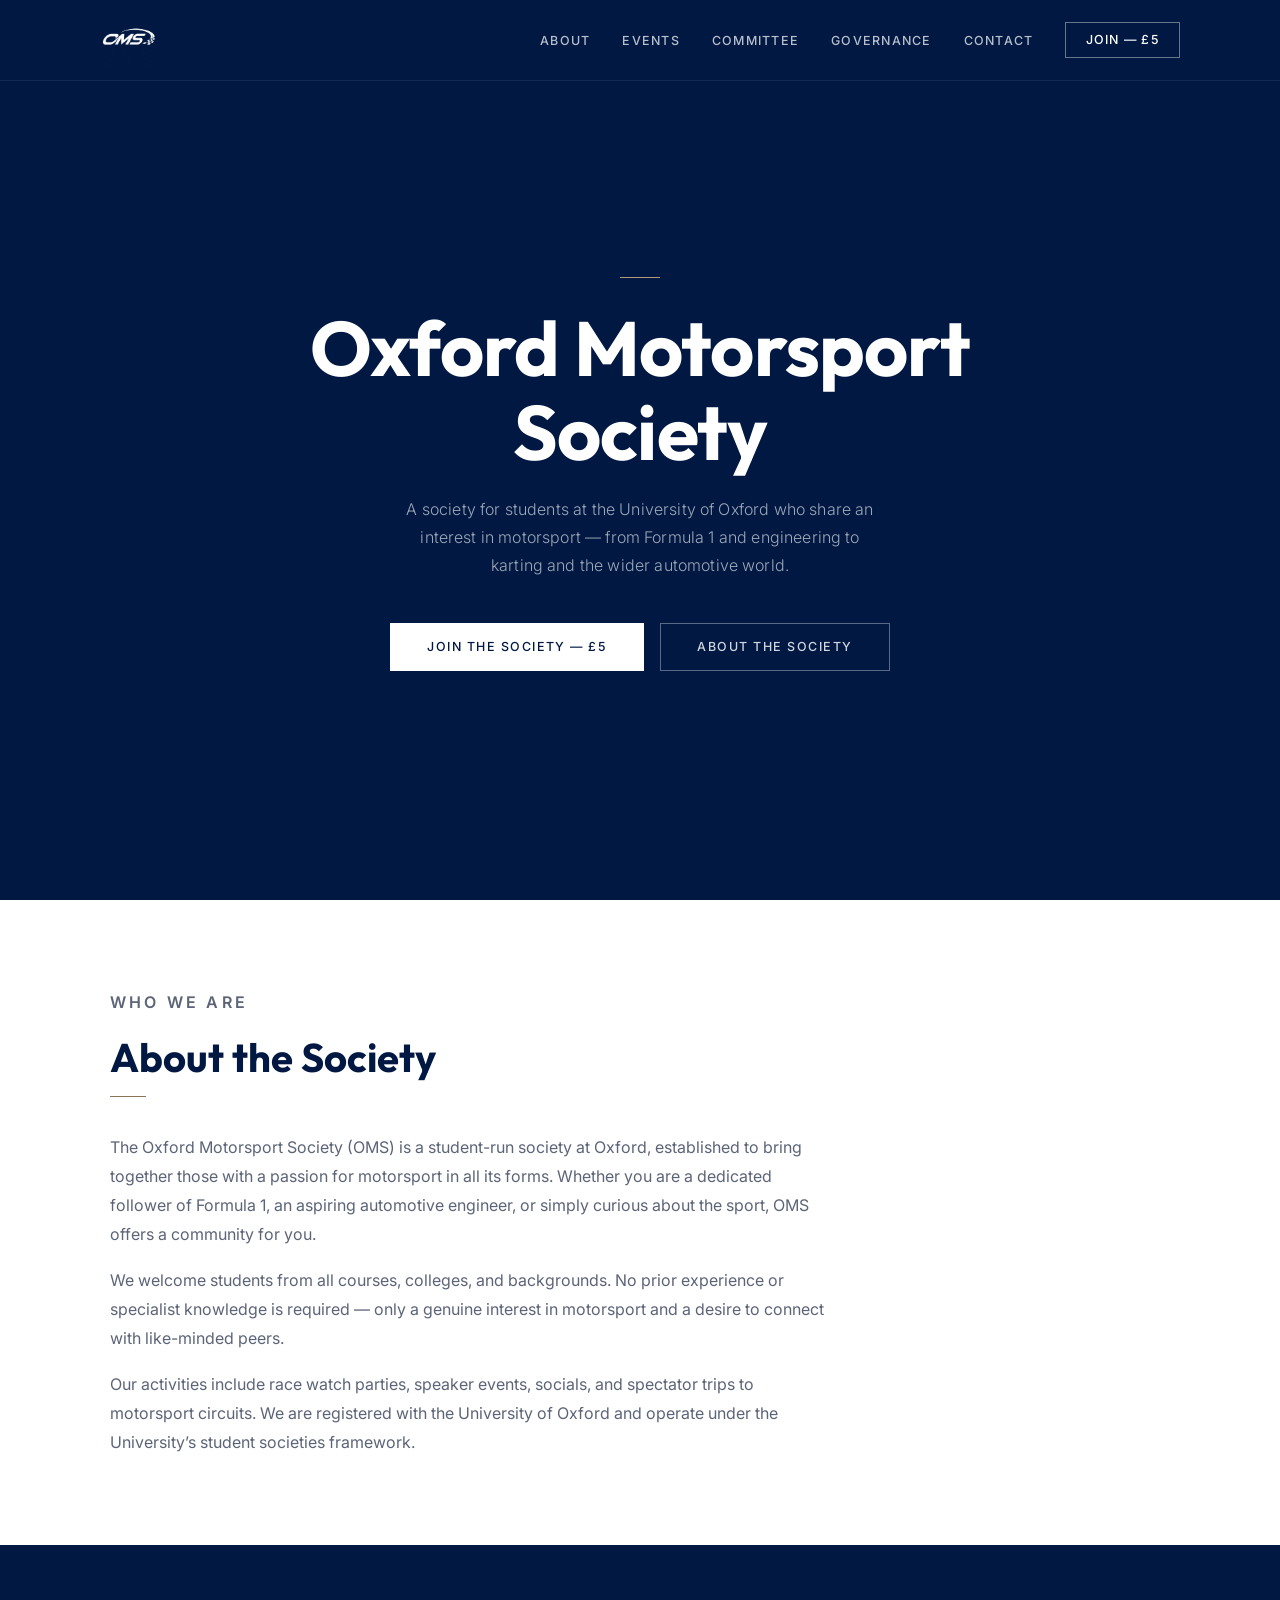
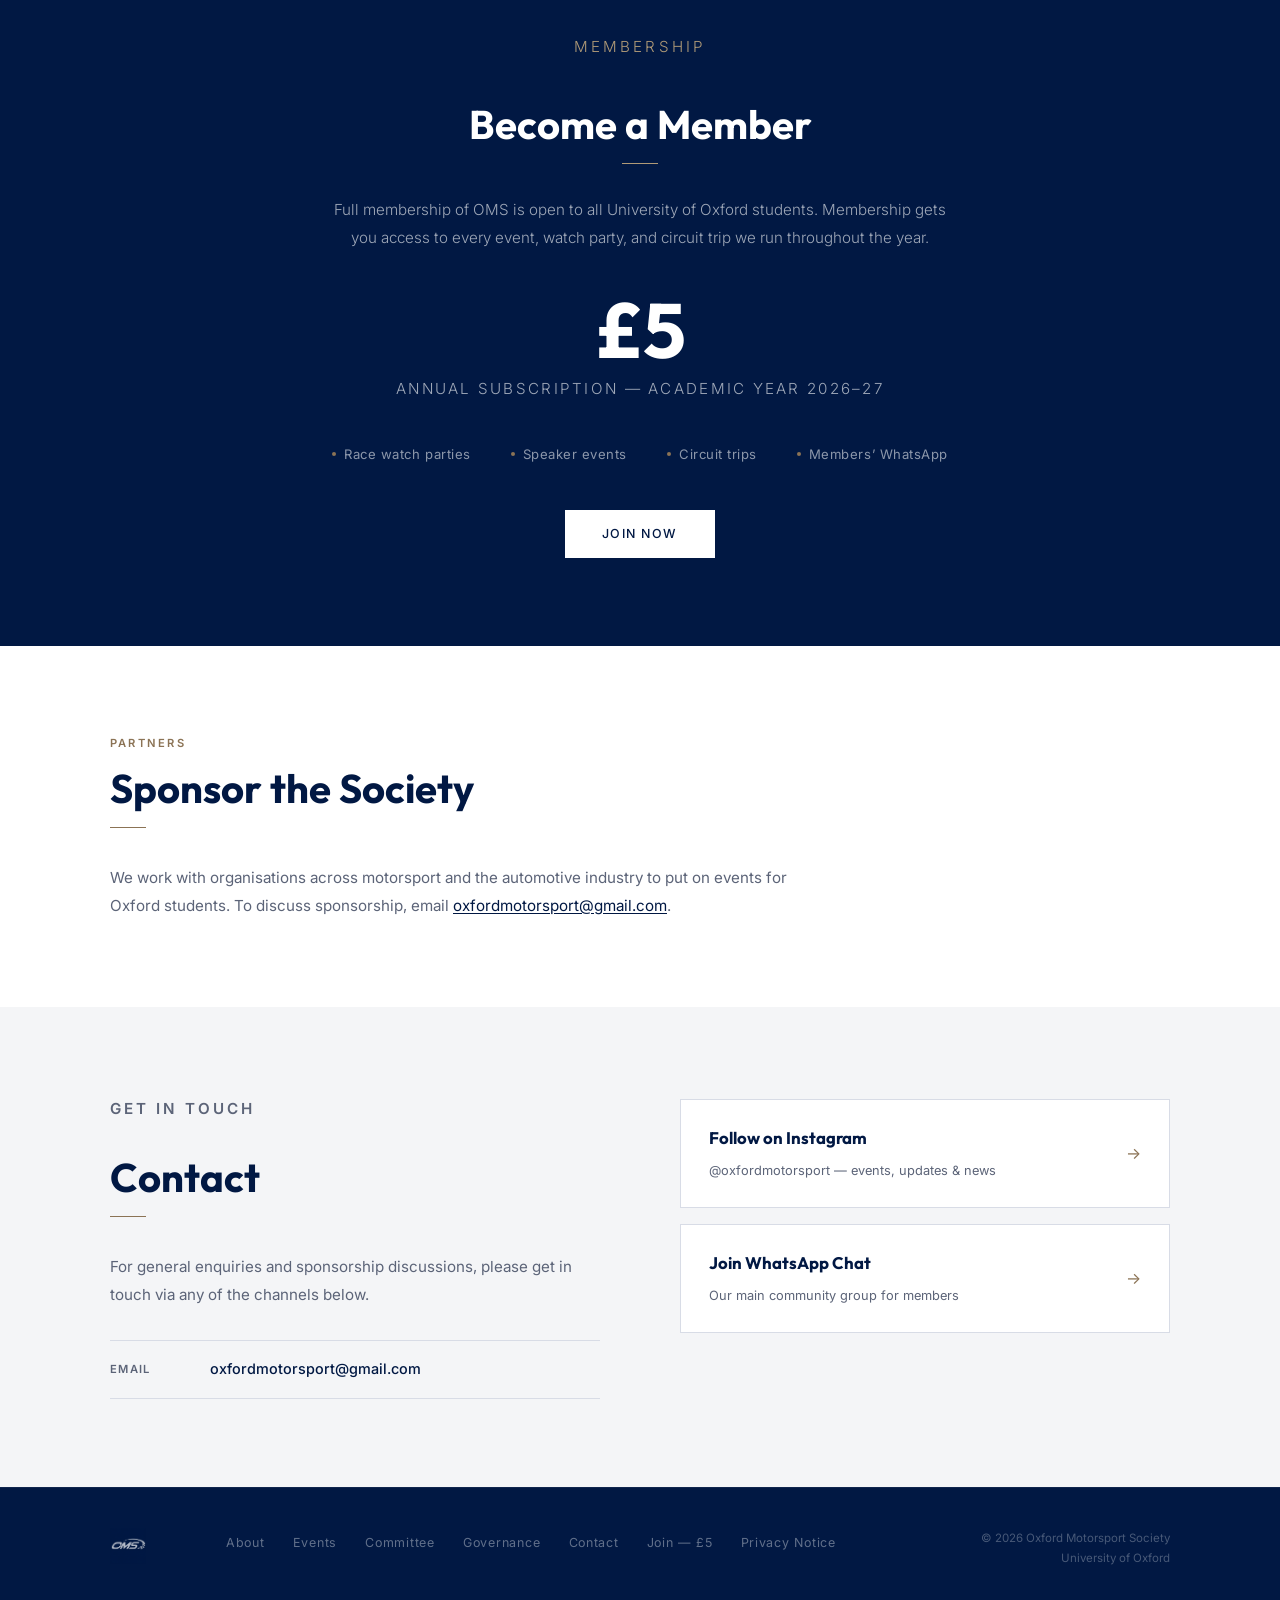
==== index.html @ 1537d03a "Add Pages CMS admin, content files, photos, sponsors and Stripe join - Committee, term cards/events," ====
<!DOCTYPE html>
<html lang="en">
<head>
  <meta charset="UTF-8" />
  <meta name="viewport" content="width=device-width, initial-scale=1.0" />
  <title>Oxford Motorsport Society</title>
  <link rel="icon" type="image/png" href="oms-logo.png" />
  <link rel="preconnect" href="https://fonts.googleapis.com" />
  <link rel="preconnect" href="https://fonts.gstatic.com" crossorigin />
  <link href="https://fonts.googleapis.com/css2?family=Outfit:wght@400;600;700&family=Inter:wght@300;400;500;600&display=swap" rel="stylesheet" />
  <link rel="stylesheet" href="styles.css" />
</head>
<body data-content="site gallery sponsors">

  <!-- NAV -->
  <nav>
    <div class="nav-inner">
      <a href="index.html" class="nav-logo">
        <img src="oms-logo.png" alt="Oxford Motorsport Society" />
      </a>
      <ul class="nav-links">
        <li><a href="#about">About</a></li>
        <li><a href="events.html">Events</a></li>
        <li><a href="committee.html">Committee</a></li>
        <li><a href="governance.html">Governance</a></li>
        <li><a href="#contact">Contact</a></li>
        <li><a href="join.html" class="nav-join">Join &mdash; &pound;<span data-site="price">5</span></a></li>
      </ul>
      <button class="hamburger" onclick="toggleMenu()" aria-label="Open menu">
        <span></span><span></span><span></span>
      </button>
    </div>
    <div class="mobile-menu" id="mobileMenu">
      <a href="#about" onclick="closeMenu()">About</a>
      <a href="events.html" onclick="closeMenu()">Events</a>
      <a href="committee.html" onclick="closeMenu()">Committee</a>
      <a href="governance.html" onclick="closeMenu()">Governance</a>
      <a href="#contact" onclick="closeMenu()">Contact</a>
      <a href="join.html" onclick="closeMenu()">Join &mdash; &pound;<span data-site="price">5</span></a>
    </div>
  </nav>

  <!-- HERO -->
  <section id="home">
    <div class="hero-rule"></div>
    <h1 class="hero-title">Oxford Motorsport Society</h1>
    <p class="hero-sub">
      A society for students at the University of Oxford who share an interest in motorsport &mdash; from Formula&nbsp;1 and engineering to karting and the wider automotive world.
    </p>
    <div class="hero-actions">
      <a href="join.html" class="btn btn-primary">Join the Society &mdash; &pound;<span data-site="price">5</span></a>
      <a href="#about" class="btn btn-outline">About the Society</a>
    </div>
  </section>

  <!-- ABOUT -->
  <section id="about">
    <div class="container">
      <div class="about-body">
        <p class="section-eyebrow">Who We Are</p>
        <h2 class="section-heading">About the Society</h2>
        <div class="section-rule"></div>
        <p>
          The Oxford Motorsport Society (OMS) is a student-run society at Oxford, established to bring together those with a passion for motorsport in all its forms. Whether you are a dedicated follower of Formula&nbsp;1, an aspiring automotive engineer, or simply curious about the sport, OMS offers a community for you.
        </p>
        <p>
          We welcome students from all courses, colleges, and backgrounds. No prior experience or specialist knowledge is required &mdash; only a genuine interest in motorsport and a desire to connect with like-minded peers.
        </p>
        <p>
          Our activities include race watch parties, speaker events, socials, and spectator trips to motorsport circuits. We are registered with the University of Oxford and operate under the University&rsquo;s student societies framework.
        </p>
      </div>
    </div>
  </section>

  <!-- PHOTOS (hidden until photos are added in the CMS) -->
  <section id="photos" hidden>
    <div class="container">
      <p class="section-eyebrow">Gallery</p>
      <h2 class="section-heading">Recent Events</h2>
      <div class="section-rule"></div>
      <div class="gallery-grid" id="galleryGrid"></div>
    </div>
  </section>

  <!-- MEMBERSHIP CTA -->
  <section id="membership">
    <div class="container">
      <div class="membership-inner">
        <p class="section-eyebrow" style="color:var(--gold-light)">Membership</p>
        <h2 class="section-heading section-heading-white">Become a Member</h2>
        <div class="section-rule" style="background:var(--gold-light); margin:0 auto 2rem;"></div>
        <p>
          Full membership of OMS is open to all University of Oxford students. Membership gets you access to every event, watch party, and circuit trip we run throughout the year.
        </p>
        <div class="membership-price">&pound;<span data-site="price">5</span></div>
        <p class="membership-price-label">Annual Subscription &mdash; Academic Year <span data-site="academicYear">2026&ndash;27</span></p>
        <div class="membership-perks">
          <span class="membership-perk">Race watch parties</span>
          <span class="membership-perk">Speaker events</span>
          <span class="membership-perk">Circuit trips</span>
          <span class="membership-perk">Members&rsquo; WhatsApp</span>
        </div>
        <a href="join.html" class="btn btn-primary">Join Now</a>
      </div>
    </div>
  </section>

  <!-- SPONSORS -->
  <section id="sponsors">
    <div class="container">
      <p class="section-eyebrow">Partners</p>
      <h2 class="section-heading" id="sponsorHeading">Sponsor the Society</h2>
      <div class="section-rule"></div>
      <div class="sponsor-grid" id="sponsorGrid" hidden></div>
      <p class="sponsor-pitch">
        We work with organisations across motorsport and the automotive industry to put on events for Oxford students. To discuss sponsorship, email <a href="mailto:oxfordmotorsport@gmail.com">oxfordmotorsport@gmail.com</a>.
      </p>
    </div>
  </section>

  <!-- CONTACT -->
  <section id="contact">
    <div class="container">
      <div class="contact-layout">
        <div class="contact-body">
          <p class="section-eyebrow">Get in Touch</p>
          <h2 class="section-heading">Contact</h2>
          <div class="section-rule"></div>
          <p>
            For general enquiries and sponsorship discussions, please get in touch via any of the channels below.
          </p>
          <a class="contact-channel" href="mailto:oxfordmotorsport@gmail.com">
            <span class="ch-label">Email</span>
            <span class="ch-value">oxfordmotorsport@gmail.com</span>
          </a>
        </div>

        <div class="social-ctas">
          <a class="social-cta" href="https://www.instagram.com/oxmotorsport" target="_blank" rel="noopener">
            <div class="social-cta-text">
              <strong>Follow on Instagram</strong>
              <span>@oxfordmotorsport &mdash; events, updates &amp; news</span>
            </div>
            <span class="social-cta-arrow">&#8594;</span>
          </a>
          <a class="social-cta" href="https://forms.gle/GMwhwTEQFqwC7jKx8" target="_blank" rel="noopener">
            <div class="social-cta-text">
              <strong>Join WhatsApp Chat</strong>
              <span>Our main community group for members</span>
            </div>
            <span class="social-cta-arrow">&#8594;</span>
          </a>
          <a class="social-cta" id="feedbackLink" href="#" target="_blank" rel="noopener" hidden>
            <div class="social-cta-text">
              <strong>Anonymous Feedback</strong>
              <span>Tell the committee what you think &mdash; no name needed</span>
            </div>
            <span class="social-cta-arrow">&#8594;</span>
          </a>
        </div>
      </div>
    </div>
  </section>

  <!-- FOOTER -->
  <footer>
    <div class="footer-inner">
      <div class="footer-logo">
        <img src="oms-logo.png" alt="Oxford Motorsport Society" />
      </div>
      <div class="footer-nav">
        <div class="footer-nav-col">
          <ul>
            <li><a href="#about">About</a></li>
            <li><a href="events.html">Events</a></li>
            <li><a href="committee.html">Committee</a></li>
            <li><a href="governance.html">Governance</a></li>
            <li><a href="#contact">Contact</a></li>
            <li><a href="join.html">Join &mdash; &pound;<span data-site="price">5</span></a></li>
            <li><a href="privacy.html">Privacy Notice</a></li>
          </ul>
        </div>
      </div>
      <div class="footer-copy">
        <p>&copy; 2026 Oxford Motorsport Society</p>
        <p>University of Oxford</p>
      </div>
    </div>
  </footer>

  <script src="site.js"></script>
</body>
</html>
---- styles.css ----
/* ── RESET & ROOT ── */
*, *::before, *::after { box-sizing: border-box; margin: 0; padding: 0; }

:root {
  --navy:      #011843;
  --navy-mid:  #0a2d6e;
  --gold:      #8B7355;
  --gold-light:#B09A77;
  --light:     #F4F5F7;
  --border:    #D8DCE6;
  --white:     #FFFFFF;
  --text:      #1A1F2E;
  --muted:     #5C6478;
}

html { scroll-behavior: smooth; }

/* elements toggled by site.js; beats display:flex/grid on the same element */
[hidden] { display: none !important; }

body {
  font-family: 'Inter', sans-serif;
  color: var(--text);
  background: var(--white);
  line-height: 1.7;
  font-size: 1rem;
}

/* ── NAV ── */
nav {
  position: fixed;
  top: 0; left: 0; right: 0;
  z-index: 100;
  background: var(--navy);
  border-bottom: 1px solid rgba(255,255,255,0.08);
}

.nav-inner {
  max-width: 1160px;
  margin: 0 auto;
  padding: 0 2.5rem;
  height: 80px;
  display: flex;
  align-items: center;
  justify-content: space-between;
}

.nav-logo img {
  height: 56px;
  width: auto;
  display: block;
}

.nav-links {
  display: flex;
  align-items: center;
  gap: 2rem;
  list-style: none;
}

.nav-links a {
  color: rgba(255,255,255,0.72);
  text-decoration: none;
  font-size: 0.78rem;
  font-weight: 500;
  letter-spacing: 0.1em;
  text-transform: uppercase;
  transition: color 0.2s;
}
.nav-links a:hover { color: var(--white); }
.nav-links a.active { color: var(--white); }

.nav-join {
  display: inline-block;
  padding: 0.4rem 1.2rem;
  font-size: 0.78rem;
  font-weight: 500;
  letter-spacing: 0.1em;
  text-transform: uppercase;
  text-decoration: none;
  color: var(--white) !important;
  border: 1px solid rgba(255,255,255,0.4);
  background: transparent;
  transition: border-color 0.2s, background 0.2s;
  white-space: nowrap;
}
.nav-join:hover {
  border-color: var(--white) !important;
  background: rgba(255,255,255,0.06) !important;
  color: var(--white) !important;
}

.hamburger {
  display: none;
  flex-direction: column;
  gap: 5px;
  cursor: pointer;
  background: none;
  border: none;
  padding: 4px;
}
.hamburger span {
  display: block;
  width: 22px;
  height: 1.5px;
  background: rgba(255,255,255,0.8);
  transition: all 0.3s;
}

.mobile-menu {
  display: none;
  background: var(--navy);
  padding: 0.75rem 2.5rem 1.25rem;
  border-top: 1px solid rgba(255,255,255,0.08);
}
.mobile-menu.open { display: block; }
.mobile-menu a {
  display: block;
  color: rgba(255,255,255,0.72);
  text-decoration: none;
  padding: 0.65rem 0;
  font-size: 0.8rem;
  font-weight: 500;
  letter-spacing: 0.1em;
  text-transform: uppercase;
  border-bottom: 1px solid rgba(255,255,255,0.06);
}
.mobile-menu a:last-child { border-bottom: none; }

/* ── BUTTONS ── */
.btn {
  display: inline-block;
  padding: 0.8rem 2.25rem;
  font-family: 'Inter', sans-serif;
  font-weight: 500;
  font-size: 0.78rem;
  letter-spacing: 0.12em;
  text-transform: uppercase;
  text-decoration: none;
  transition: all 0.2s;
  cursor: pointer;
  border: 1px solid transparent;
}

.btn-primary {
  background: var(--white);
  color: var(--navy);
  border-color: var(--white);
}
.btn-primary:hover { background: var(--light); }

.btn-navy {
  background: var(--navy);
  color: var(--white);
  border-color: var(--navy);
}
.btn-navy:hover { background: var(--navy-mid); border-color: var(--navy-mid); }

.btn-outline {
  background: transparent;
  color: rgba(255,255,255,0.82);
  border-color: rgba(255,255,255,0.35);
}
.btn-outline:hover {
  border-color: rgba(255,255,255,0.7);
  color: var(--white);
}

.btn-outline-dark {
  background: transparent;
  color: var(--navy);
  border-color: var(--navy);
}
.btn-outline-dark:hover { background: var(--navy); color: var(--white); }

/* ── HOME HERO ── */
#home {
  min-height: 100vh;
  background-color: var(--navy);
  background-position: center;
  background-size: cover;
  display: flex;
  flex-direction: column;
  align-items: center;
  justify-content: center;
  text-align: center;
  padding: 8rem 2.5rem 5rem;
}

.hero-rule {
  width: 40px;
  height: 1px;
  background: var(--gold-light);
  margin: 0 auto 1.75rem;
}

.hero-title {
  font-family: 'Outfit', sans-serif;
  font-size: clamp(2.6rem, 6vw, 5rem);
  font-weight: 700;
  color: var(--white);
  line-height: 1.1;
  letter-spacing: -0.01em;
  margin-bottom: 1.25rem;
  max-width: 700px;
}

.hero-sub {
  font-size: 1rem;
  color: rgba(255,255,255,0.62);
  max-width: 480px;
  margin: 0 auto 2.75rem;
  font-weight: 300;
  letter-spacing: 0.01em;
  line-height: 1.75;
}

.hero-actions {
  display: flex;
  gap: 1rem;
  flex-wrap: wrap;
  justify-content: center;
}

/* ── PAGE HERO (sub-pages) ── */
.page-hero {
  background: var(--navy);
  padding: 9rem 2.5rem 4.5rem;
  text-align: center;
}

.page-hero-eyebrow {
  font-size: 0.7rem;
  font-weight: 600;
  letter-spacing: 0.22em;
  text-transform: uppercase;
  color: var(--gold-light);
  margin-bottom: 1rem;
}

.page-hero-title {
  font-family: 'Outfit', sans-serif;
  font-size: clamp(2rem, 4.5vw, 3.25rem);
  font-weight: 700;
  color: var(--white);
  line-height: 1.1;
  letter-spacing: -0.01em;
  margin-bottom: 1rem;
}

.page-hero-sub {
  font-size: 1rem;
  color: rgba(255,255,255,0.58);
  max-width: 520px;
  margin: 0 auto;
  font-weight: 300;
  line-height: 1.8;
}

/* ── SHARED SECTION ── */
section { padding: 5.5rem 2.5rem; }

.container {
  max-width: 1060px;
  margin: 0 auto;
}

.section-eyebrow {
  font-size: 0.7rem;
  font-weight: 600;
  letter-spacing: 0.2em;
  text-transform: uppercase;
  color: var(--gold);
  margin-bottom: 0.75rem;
}

.section-heading {
  font-family: 'Outfit', sans-serif;
  font-size: clamp(1.75rem, 3.5vw, 2.5rem);
  font-weight: 700;
  color: var(--navy);
  line-height: 1.15;
  margin-bottom: 1rem;
}

.section-heading-white {
  color: var(--white);
}

.section-rule {
  width: 36px;
  height: 1px;
  background: var(--gold);
  margin: 0 0 2.25rem;
}

.section-rule-center {
  margin: 0 auto 2.25rem;
}

/* ── ABOUT ── */
#about { background: var(--white); }

.about-body { max-width: 720px; }

.about-body p {
  color: var(--muted);
  margin-bottom: 1.1rem;
  font-size: 1rem;
  line-height: 1.8;
}
.about-body p:last-child { margin-bottom: 0; }

/* ── MEMBERSHIP CTA (homepage) ── */
#membership {
  background: var(--navy);
  text-align: center;
}

.membership-inner {
  max-width: 640px;
  margin: 0 auto;
}

.membership-inner p {
  color: rgba(255,255,255,0.62);
  font-size: 0.95rem;
  line-height: 1.85;
  margin-bottom: 2.5rem;
  font-weight: 300;
}

.membership-price {
  font-family: 'Outfit', sans-serif;
  font-size: clamp(3rem, 6vw, 5rem);
  font-weight: 700;
  color: var(--white);
  line-height: 1;
  margin-bottom: 0.4rem;
}

.membership-price-label {
  font-size: 0.78rem;
  font-weight: 500;
  letter-spacing: 0.15em;
  text-transform: uppercase;
  color: var(--gold-light);
  margin-bottom: 2.25rem;
}

.membership-perks {
  display: flex;
  justify-content: center;
  gap: 2.5rem;
  flex-wrap: wrap;
  margin-bottom: 2.75rem;
}

.membership-perk {
  font-size: 0.82rem;
  color: rgba(255,255,255,0.55);
  letter-spacing: 0.04em;
  display: flex;
  align-items: center;
  gap: 0.5rem;
}

.membership-perk::before {
  content: '';
  display: inline-block;
  width: 4px;
  height: 4px;
  background: var(--gold);
  border-radius: 50%;
  flex-shrink: 0;
}

/* ── PHOTOS (homepage) ── */
#photos { background: var(--light); }

.gallery-grid {
  display: grid;
  grid-template-columns: repeat(auto-fill, minmax(240px, 1fr));
  gap: 1rem;
}

.gallery-item img {
  width: 100%;
  aspect-ratio: 4 / 3;
  object-fit: cover;
  display: block;
}

.gallery-item figcaption {
  font-size: 0.78rem;
  color: var(--muted);
  padding-top: 0.5rem;
}

/* ── SPONSORS (homepage) ── */
#sponsors { background: var(--white); }

.sponsor-grid {
  display: flex;
  flex-wrap: wrap;
  align-items: center;
  gap: 1.25rem;
  margin-bottom: 2rem;
}

.sponsor {
  display: flex;
  align-items: center;
  justify-content: center;
  width: 200px;
  height: 100px;
  padding: 1.25rem;
  border: 1px solid var(--border);
  text-decoration: none;
  transition: border-color 0.2s;
}
a.sponsor:hover { border-color: var(--navy); }

.sponsor img { max-width: 100%; max-height: 100%; object-fit: contain; }

.sponsor span {
  font-family: 'Outfit', sans-serif;
  font-weight: 700;
  color: var(--navy);
  text-align: center;
}

.sponsor-pitch {
  max-width: 720px;
  color: var(--muted);
  font-size: 0.95rem;
  line-height: 1.8;
}
.sponsor-pitch a { color: var(--navy); text-underline-offset: 2px; }

/* ── CONTACT ── */
#contact { background: var(--light); }

.contact-layout {
  display: grid;
  grid-template-columns: 1fr 1fr;
  gap: 5rem;
  align-items: start;
}

.contact-body p {
  color: var(--muted);
  font-size: 0.95rem;
  line-height: 1.8;
  margin-bottom: 2rem;
}

.contact-channel {
  display: flex;
  align-items: center;
  gap: 1.25rem;
  padding: 1rem 0;
  border-bottom: 1px solid var(--border);
  text-decoration: none;
  color: inherit;
  transition: color 0.2s;
}
.contact-channel:first-of-type { border-top: 1px solid var(--border); }
.contact-channel:hover .ch-value { color: var(--navy-mid); }

.ch-label {
  font-size: 0.7rem;
  font-weight: 600;
  letter-spacing: 0.12em;
  text-transform: uppercase;
  color: var(--muted);
  width: 80px;
  flex-shrink: 0;
}

.ch-value {
  font-size: 0.9rem;
  font-weight: 500;
  color: var(--navy);
  transition: color 0.2s;
}

.social-ctas {
  display: flex;
  flex-direction: column;
  gap: 1rem;
  padding-top: 0.25rem;
}

.social-cta {
  display: flex;
  align-items: center;
  justify-content: space-between;
  padding: 1.5rem 1.75rem;
  text-decoration: none;
  border: 1px solid var(--border);
  background: var(--white);
  transition: border-color 0.2s, box-shadow 0.2s;
}
.social-cta:hover {
  border-color: var(--navy);
  box-shadow: 0 2px 12px rgba(15,31,61,0.08);
}

.social-cta-text strong {
  display: block;
  font-family: 'Outfit', sans-serif;
  font-size: 1.05rem;
  font-weight: 700;
  color: var(--navy);
  margin-bottom: 0.2rem;
}

.social-cta-text span {
  font-size: 0.8rem;
  color: var(--muted);
  font-weight: 400;
}

.social-cta-arrow {
  font-size: 1rem;
  color: var(--gold);
  flex-shrink: 0;
  margin-left: 1rem;
  transition: transform 0.2s;
}
.social-cta:hover .social-cta-arrow { transform: translateX(3px); }

/* ── GOVERNANCE PAGE ── */
.doc-grid {
  display: grid;
  grid-template-columns: repeat(auto-fill, minmax(300px, 1fr));
  gap: 1.25rem;
  margin-top: 2.5rem;
}

.doc-card {
  display: flex;
  align-items: flex-start;
  gap: 1.25rem;
  padding: 1.75rem;
  border: 1px solid var(--border);
  background: var(--white);
  text-decoration: none;
  color: inherit;
  transition: border-color 0.2s, box-shadow 0.2s;
}
.doc-card:hover {
  border-color: var(--navy);
  box-shadow: 0 4px 16px rgba(1,24,67,0.08);
}

.doc-icon {
  width: 40px;
  height: 40px;
  background: var(--navy);
  color: var(--white);
  display: flex;
  align-items: center;
  justify-content: center;
  font-size: 0.65rem;
  font-weight: 700;
  letter-spacing: 0.04em;
  flex-shrink: 0;
}

.doc-info strong {
  display: block;
  font-family: 'Outfit', sans-serif;
  font-size: 0.98rem;
  font-weight: 700;
  color: var(--navy);
  margin-bottom: 0.35rem;
  line-height: 1.3;
}

.doc-info span {
  font-size: 0.8rem;
  color: var(--muted);
  line-height: 1.6;
}

.doc-download {
  display: flex;
  align-items: center;
  gap: 0.35rem;
  margin-top: 0.75rem;
  font-size: 0.72rem;
  font-weight: 600;
  letter-spacing: 0.1em;
  text-transform: uppercase;
  color: var(--gold);
}

.governance-note {
  margin-top: 3rem;
  padding: 1.5rem 2rem;
  border-left: 3px solid var(--gold);
  background: var(--light);
}

.governance-note p {
  font-size: 0.88rem;
  color: var(--muted);
  line-height: 1.75;
}

/* ── COMMITTEE PAGE ── */
.committee-grid {
  display: grid;
  grid-template-columns: repeat(auto-fill, minmax(220px, 1fr));
  gap: 1.5rem;
  margin-top: 2.5rem;
}

.committee-card {
  border: 1px solid var(--border);
  background: var(--white);
  overflow: hidden;
}

.committee-photo {
  width: 100%;
  aspect-ratio: 1;
  background: var(--light);
  display: flex;
  align-items: center;
  justify-content: center;
  color: var(--border);
  font-size: 3rem;
}

.committee-photo img {
  width: 100%;
  height: 100%;
  object-fit: cover;
  display: block;
}

.committee-info {
  padding: 1.25rem 1.5rem 1.5rem;
}

.committee-role {
  font-size: 0.68rem;
  font-weight: 600;
  letter-spacing: 0.18em;
  text-transform: uppercase;
  color: var(--gold);
  margin-bottom: 0.4rem;
}

.committee-name {
  font-family: 'Outfit', sans-serif;
  font-size: 1.1rem;
  font-weight: 700;
  color: var(--navy);
  margin-bottom: 0.75rem;
  line-height: 1.2;
}

.committee-college {
  font-size: 0.8rem;
  color: var(--muted);
  margin: -0.5rem 0 0.75rem;
}

.committee-bio {
  font-size: 0.82rem;
  color: var(--muted);
  line-height: 1.6;
  margin-bottom: 0.75rem;
}

.committee-email {
  display: inline-flex;
  align-items: center;
  gap: 0.4rem;
  font-size: 0.8rem;
  color: var(--muted);
  text-decoration: none;
  overflow-wrap: anywhere;
  transition: color 0.2s;
}
.committee-email:hover { color: var(--navy); }

/* ── EVENTS PAGE ── */
.term-label {
  display: inline-block;
  font-size: 0.68rem;
  font-weight: 600;
  letter-spacing: 0.18em;
  text-transform: uppercase;
  color: var(--white);
  background: var(--navy);
  padding: 0.25rem 0.75rem;
  margin-bottom: 1.5rem;
}

.events-list {
  display: flex;
  flex-direction: column;
  gap: 1px;
  border: 1px solid var(--border);
}

.event-row {
  display: grid;
  grid-template-columns: 90px 1fr auto;
  gap: 1.5rem;
  align-items: center;
  padding: 1.5rem 2rem;
  background: var(--white);
  border-bottom: 1px solid var(--border);
  transition: background 0.15s;
}
.event-row:last-child { border-bottom: none; }
.event-row:hover { background: var(--light); }

.event-date {
  text-align: center;
  flex-shrink: 0;
}

.event-date-day {
  font-family: 'Outfit', sans-serif;
  font-size: 2rem;
  font-weight: 700;
  color: var(--navy);
  line-height: 1;
}

.event-date-month {
  font-size: 0.68rem;
  font-weight: 600;
  letter-spacing: 0.15em;
  text-transform: uppercase;
  color: var(--gold);
}

.event-body strong {
  display: block;
  font-family: 'Outfit', sans-serif;
  font-size: 1.05rem;
  font-weight: 700;
  color: var(--navy);
  margin-bottom: 0.2rem;
}

.event-body span {
  font-size: 0.82rem;
  color: var(--muted);
}

.event-tag {
  font-size: 0.65rem;
  font-weight: 600;
  letter-spacing: 0.12em;
  text-transform: uppercase;
  padding: 0.2rem 0.65rem;
  border: 1px solid var(--border);
  color: var(--muted);
  white-space: nowrap;
}

.event-past { opacity: 0.5; }

.event-desc {
  font-size: 0.82rem;
  color: var(--muted);
  margin-top: 0.35rem;
  line-height: 1.6;
}

.event-link {
  display: block;
  width: fit-content;
  margin-top: 0.5rem;
  font-size: 0.72rem;
  font-weight: 600;
  letter-spacing: 0.1em;
  text-transform: uppercase;
  color: var(--gold);
  text-decoration: none;
}
.event-link:hover { color: var(--navy); }

.term-layout {
  display: grid;
  grid-template-columns: 320px 1fr;
  gap: 2rem;
  align-items: start;
}
.term-layout-single { grid-template-columns: 1fr; }
.term-layout-single .term-card { max-width: 480px; }

.term-card img {
  width: 100%;
  display: block;
  border: 1px solid var(--border);
}

.past-term {
  border: 1px solid var(--border);
  background: var(--white);
  margin-bottom: 1rem;
}

.past-term summary {
  cursor: pointer;
  padding: 1rem 1.5rem;
  font-family: 'Outfit', sans-serif;
  font-weight: 700;
  color: var(--navy);
}

.past-term[open] summary { border-bottom: 1px solid var(--border); }
.past-term .term-layout { padding: 1.5rem; }
.past-term .empty-state { border: none; }

.empty-state {
  text-align: center;
  padding: 4rem 2rem;
  border: 1px solid var(--border);
  color: var(--muted);
}

.empty-state p {
  font-size: 0.9rem;
  line-height: 1.75;
}

/* ── JOIN PAGE ── */
.join-layout {
  display: grid;
  grid-template-columns: 1fr 420px;
  gap: 5rem;
  align-items: start;
}

.join-info h3 {
  font-family: 'Outfit', sans-serif;
  font-size: 1.15rem;
  font-weight: 700;
  color: var(--navy);
  margin-bottom: 0.75rem;
  margin-top: 2rem;
}
.join-info h3:first-child { margin-top: 0; }

.join-info p {
  font-size: 0.9rem;
  color: var(--muted);
  line-height: 1.8;
  margin-bottom: 0.75rem;
}

.join-info ul {
  list-style: none;
  padding: 0;
  margin: 0 0 1rem;
}

.join-info ul li {
  font-size: 0.88rem;
  color: var(--muted);
  padding: 0.35rem 0;
  display: flex;
  align-items: flex-start;
  gap: 0.65rem;
  line-height: 1.6;
}

.join-info ul li::before {
  content: '';
  display: inline-block;
  width: 4px;
  height: 4px;
  background: var(--gold);
  border-radius: 50%;
  flex-shrink: 0;
  margin-top: 0.55em;
}

.join-form-card {
  border: 1px solid var(--border);
  background: var(--white);
  padding: 2.5rem;
}

.join-form-card h3 {
  font-family: 'Outfit', sans-serif;
  font-size: 1.25rem;
  font-weight: 700;
  color: var(--navy);
  margin-bottom: 0.35rem;
}

.join-form-card .price-badge {
  display: inline-flex;
  align-items: baseline;
  gap: 0.25rem;
  margin-bottom: 1.75rem;
}

.join-form-card .price-amount {
  font-family: 'Outfit', sans-serif;
  font-size: 2rem;
  font-weight: 700;
  color: var(--navy);
}

.join-form-card .price-label {
  font-size: 0.78rem;
  color: var(--muted);
  letter-spacing: 0.04em;
}

.form-group {
  margin-bottom: 1.25rem;
}

.form-label {
  display: block;
  font-size: 0.75rem;
  font-weight: 600;
  letter-spacing: 0.1em;
  text-transform: uppercase;
  color: var(--navy);
  margin-bottom: 0.5rem;
}

.form-label span {
  color: #c0392b;
  margin-left: 0.15rem;
}

.form-input,
.form-select {
  width: 100%;
  padding: 0.75rem 1rem;
  font-family: 'Inter', sans-serif;
  font-size: 0.9rem;
  color: var(--text);
  background: var(--white);
  border: 1px solid var(--border);
  outline: none;
  transition: border-color 0.2s;
  appearance: none;
  -webkit-appearance: none;
}

.form-input:focus,
.form-select:focus {
  border-color: var(--navy);
}

.form-input.error,
.form-select.error {
  border-color: #c0392b;
}

.form-select-wrap {
  position: relative;
}

.form-select-wrap::after {
  content: '▾';
  position: absolute;
  right: 1rem;
  top: 50%;
  transform: translateY(-50%);
  color: var(--muted);
  pointer-events: none;
  font-size: 0.75rem;
}

.form-input::placeholder { color: rgba(92,100,120,0.5); }

.form-check {
  display: flex;
  align-items: flex-start;
  gap: 0.75rem;
  margin-bottom: 1.5rem;
}

.form-check input[type="checkbox"] {
  margin-top: 0.25rem;
  width: 16px;
  height: 16px;
  flex-shrink: 0;
  accent-color: var(--navy);
  cursor: pointer;
}

.form-check label {
  font-size: 0.82rem;
  color: var(--muted);
  line-height: 1.65;
  cursor: pointer;
}

.form-check label a {
  color: var(--navy);
  text-underline-offset: 2px;
}

.form-error {
  font-size: 0.75rem;
  color: #c0392b;
  margin-top: 0.35rem;
  display: none;
}
.form-error.visible { display: block; }

.btn-join {
  width: 100%;
  padding: 1rem 2rem;
  background: var(--navy);
  color: var(--white);
  border: none;
  font-family: 'Inter', sans-serif;
  font-size: 0.82rem;
  font-weight: 600;
  letter-spacing: 0.14em;
  text-transform: uppercase;
  cursor: pointer;
  transition: background 0.2s;
}
.btn-join:hover { background: var(--navy-mid); }
.btn-join:disabled { opacity: 0.55; cursor: not-allowed; }

a.btn-join {
  display: block;
  text-align: center;
  text-decoration: none;
}

.btn-join-disabled,
.btn-join-disabled:hover {
  background: var(--muted);
  cursor: default;
}

.join-steps {
  margin: 0 0 1.75rem 1.1rem;
  color: var(--muted);
  font-size: 0.86rem;
  line-height: 1.7;
}
.join-steps li { padding-left: 0.25rem; margin-bottom: 0.35rem; }
.join-steps a { color: var(--navy); text-underline-offset: 2px; }

.form-note {
  margin-top: 1rem;
  font-size: 0.75rem;
  color: var(--muted);
  text-align: center;
  line-height: 1.6;
}

.form-note a {
  color: var(--navy);
  text-underline-offset: 2px;
}

/* ── PRIVACY PAGE ── */
.prose {
  max-width: 720px;
}

.prose h2 {
  font-family: 'Outfit', sans-serif;
  font-size: 1.3rem;
  font-weight: 700;
  color: var(--navy);
  margin: 2.25rem 0 0.75rem;
  line-height: 1.25;
}
.prose h2:first-child { margin-top: 0; }

.prose p {
  font-size: 0.92rem;
  color: var(--muted);
  line-height: 1.85;
  margin-bottom: 1rem;
}

.prose ul {
  list-style: none;
  padding: 0;
  margin: 0 0 1rem;
}

.prose ul li {
  font-size: 0.92rem;
  color: var(--muted);
  padding: 0.3rem 0 0.3rem 1.25rem;
  position: relative;
  line-height: 1.75;
}

.prose ul li::before {
  content: '';
  position: absolute;
  left: 0;
  top: 0.7em;
  width: 5px;
  height: 5px;
  background: var(--gold);
  border-radius: 50%;
}

.prose a {
  color: var(--navy);
  text-underline-offset: 2px;
}

.prose .last-updated {
  display: inline-block;
  font-size: 0.75rem;
  font-weight: 600;
  letter-spacing: 0.12em;
  text-transform: uppercase;
  color: var(--muted);
  border: 1px solid var(--border);
  padding: 0.25rem 0.75rem;
  margin-bottom: 2.5rem;
}

/* ── FOOTER ── */
footer {
  background: var(--navy);
  color: rgba(255,255,255,0.45);
  padding: 2.5rem 2.5rem;
  border-top: 1px solid rgba(255,255,255,0.06);
}

.footer-inner {
  max-width: 1060px;
  margin: 0 auto;
  display: grid;
  grid-template-columns: auto 1fr auto;
  align-items: start;
  gap: 2rem;
}

.footer-logo img { height: 36px; opacity: 0.7; }

.footer-nav {
  display: flex;
  flex-direction: column;
  gap: 2rem;
  padding-left: 3rem;
}

.footer-nav-col h4 {
  font-size: 0.65rem;
  font-weight: 700;
  letter-spacing: 0.18em;
  text-transform: uppercase;
  color: rgba(255,255,255,0.28);
  margin-bottom: 0.75rem;
}

.footer-nav-col ul {
  list-style: none;
  display: flex;
  flex-wrap: wrap;
  gap: 0.25rem 1.75rem;
}

.footer-nav-col a {
  color: rgba(255,255,255,0.38);
  text-decoration: none;
  font-size: 0.78rem;
  letter-spacing: 0.06em;
  transition: color 0.2s;
}
.footer-nav-col a:hover { color: rgba(255,255,255,0.7); }

.footer-copy {
  text-align: right;
}

.footer-copy p {
  font-size: 0.72rem;
  color: rgba(255,255,255,0.28);
  line-height: 1.8;
}

/* ── RESPONSIVE ── */
@media (max-width: 960px) {
  .join-layout { grid-template-columns: 1fr; gap: 3rem; }
  .join-form-card { max-width: 520px; }
}

@media (max-width: 860px) {
  .term-layout { grid-template-columns: 1fr; }
  .term-card { max-width: 420px; }
  .nav-links { display: none; }
  .hamburger { display: flex; }
  .contact-layout { grid-template-columns: 1fr; gap: 2.5rem; }
  .footer-inner { grid-template-columns: 1fr 1fr; }
  .footer-nav { padding-left: 0; grid-column: 1 / -1; }
  .footer-copy { grid-column: 1 / -1; text-align: left; }
}

@media (max-width: 600px) {
  .event-row { grid-template-columns: 70px 1fr; }
  .event-tag { display: none; }
  .committee-grid { grid-template-columns: repeat(2, 1fr); }
}

@media (max-width: 520px) {
  section { padding: 4rem 1.5rem; }
  .nav-inner { padding: 0 1.5rem; }
  .mobile-menu { padding: 0.75rem 1.5rem 1.25rem; }
  .page-hero { padding: 8rem 1.5rem 3.5rem; }
  .join-form-card { padding: 1.75rem; }
  .committee-grid { grid-template-columns: 1fr 1fr; }
  .footer-inner { grid-template-columns: 1fr; }
  .footer-copy { text-align: left; }
}
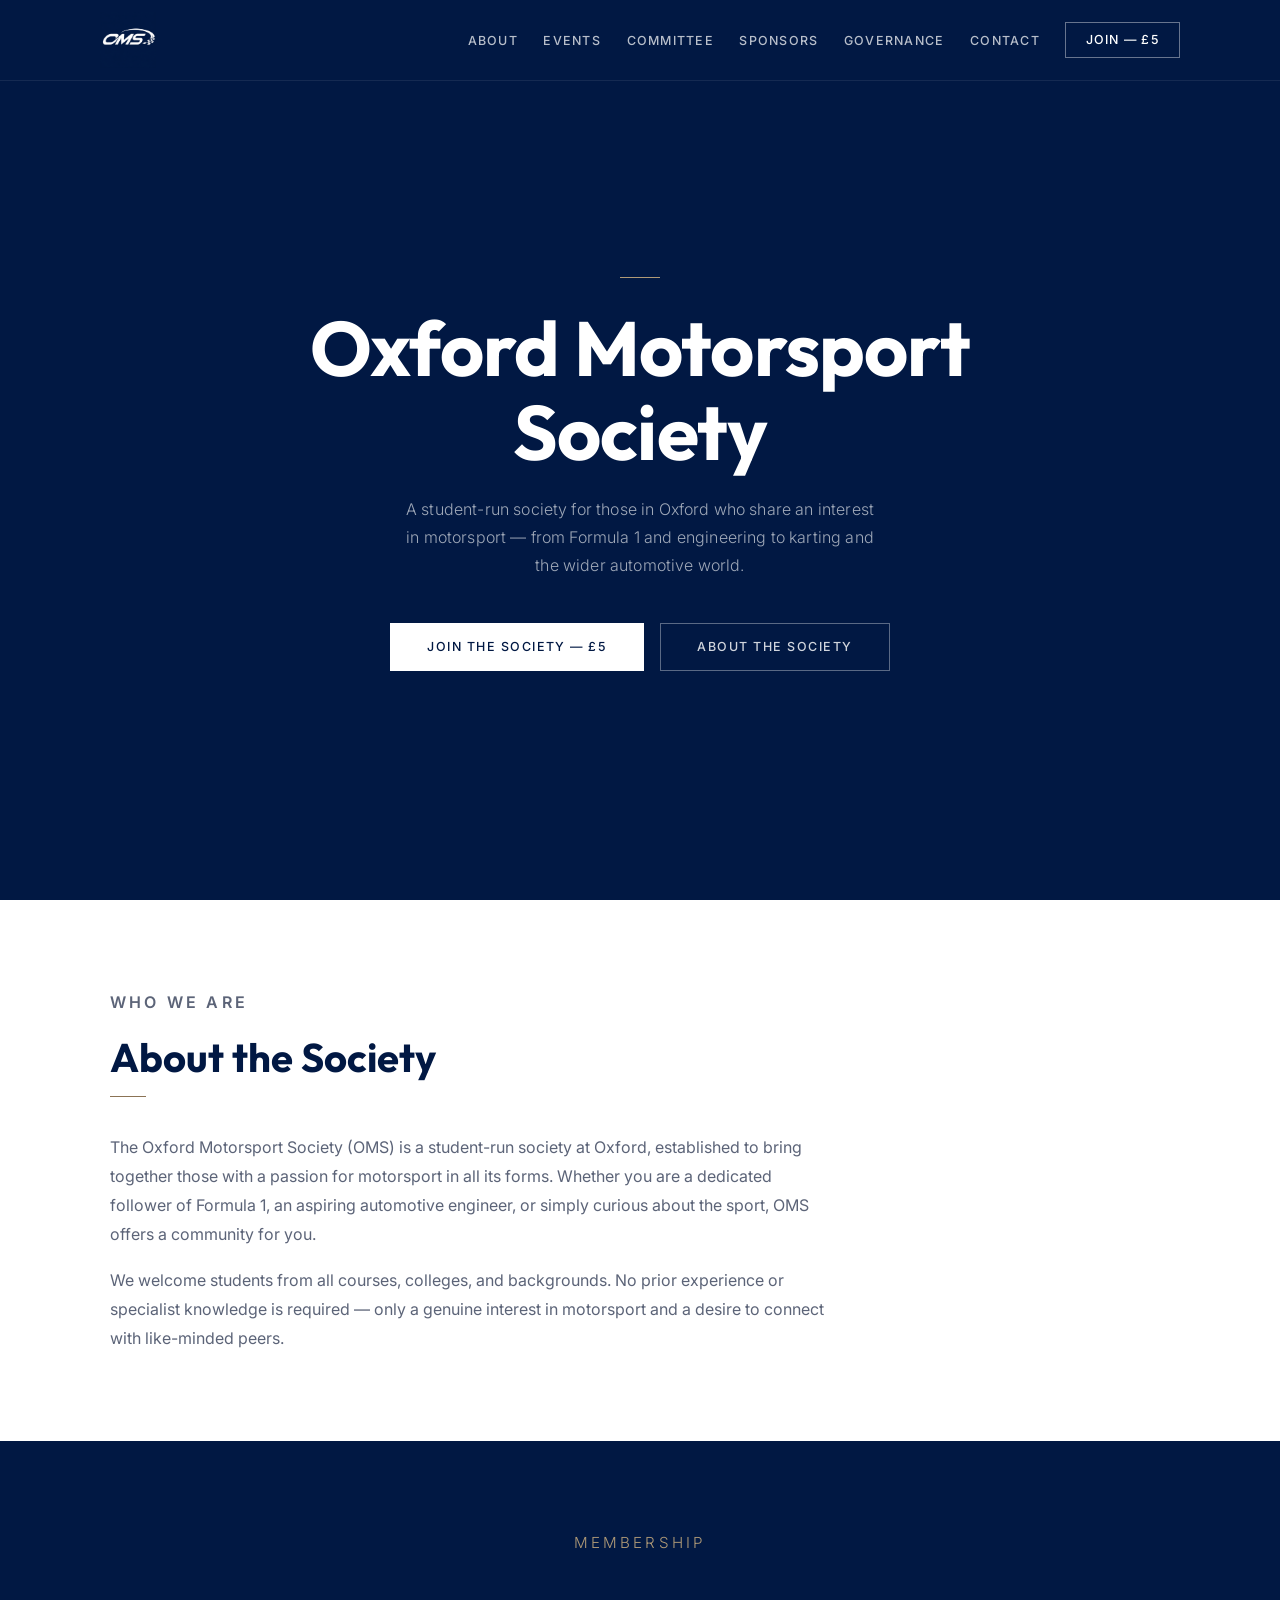
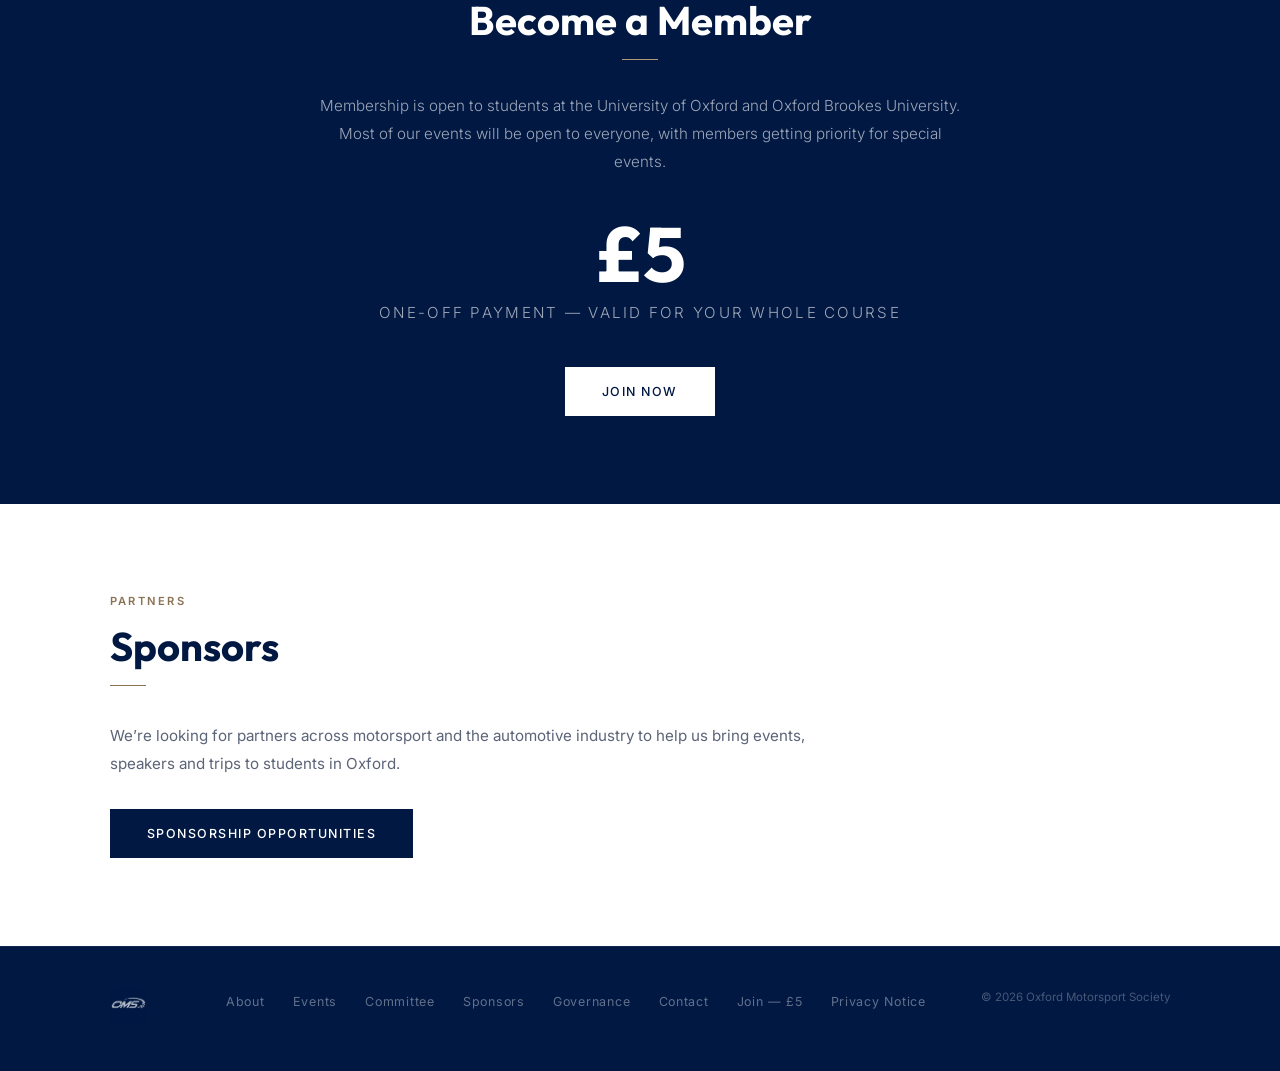
==== commit b674ce48: "Apply website change notes: sponsors, store, contact pages and wording - New Sponsors page (pitch, s" ====
--- a/index.html
+++ b/index.html
@@ -19,11 +19,13 @@
         <img src="oms-logo.png" alt="Oxford Motorsport Society" />
       </a>
       <ul class="nav-links">
-        <li><a href="#about">About</a></li>
+        <li><a href="index.html#about">About</a></li>
         <li><a href="events.html">Events</a></li>
         <li><a href="committee.html">Committee</a></li>
+        <li><a href="sponsors.html">Sponsors</a></li>
+        <li data-nav="store" hidden><a href="store.html">Store</a></li>
         <li><a href="governance.html">Governance</a></li>
-        <li><a href="#contact">Contact</a></li>
+        <li><a href="contact.html">Contact</a></li>
         <li><a href="join.html" class="nav-join">Join &mdash; &pound;<span data-site="price">5</span></a></li>
       </ul>
       <button class="hamburger" onclick="toggleMenu()" aria-label="Open menu">
@@ -31,11 +33,13 @@
       </button>
     </div>
     <div class="mobile-menu" id="mobileMenu">
-      <a href="#about" onclick="closeMenu()">About</a>
+      <a href="index.html#about" onclick="closeMenu()">About</a>
       <a href="events.html" onclick="closeMenu()">Events</a>
       <a href="committee.html" onclick="closeMenu()">Committee</a>
+      <a href="sponsors.html" onclick="closeMenu()">Sponsors</a>
+      <a href="store.html" onclick="closeMenu()" data-nav="store" hidden>Store</a>
       <a href="governance.html" onclick="closeMenu()">Governance</a>
-      <a href="#contact" onclick="closeMenu()">Contact</a>
+      <a href="contact.html" onclick="closeMenu()">Contact</a>
       <a href="join.html" onclick="closeMenu()">Join &mdash; &pound;<span data-site="price">5</span></a>
     </div>
   </nav>
@@ -45,7 +49,7 @@
     <div class="hero-rule"></div>
     <h1 class="hero-title">Oxford Motorsport Society</h1>
     <p class="hero-sub">
-      A society for students at the University of Oxford who share an interest in motorsport &mdash; from Formula&nbsp;1 and engineering to karting and the wider automotive world.
+      A student-run society for those in Oxford who share an interest in motorsport &mdash; from Formula&nbsp;1 and engineering to karting and the wider automotive world.
     </p>
     <div class="hero-actions">
       <a href="join.html" class="btn btn-primary">Join the Society &mdash; &pound;<span data-site="price">5</span></a>
@@ -65,9 +69,6 @@
         </p>
         <p>
           We welcome students from all courses, colleges, and backgrounds. No prior experience or specialist knowledge is required &mdash; only a genuine interest in motorsport and a desire to connect with like-minded peers.
-        </p>
-        <p>
-          Our activities include race watch parties, speaker events, socials, and spectator trips to motorsport circuits. We are registered with the University of Oxford and operate under the University&rsquo;s student societies framework.
         </p>
       </div>
     </div>
@@ -91,16 +92,10 @@
         <h2 class="section-heading section-heading-white">Become a Member</h2>
         <div class="section-rule" style="background:var(--gold-light); margin:0 auto 2rem;"></div>
         <p>
-          Full membership of OMS is open to all University of Oxford students. Membership gets you access to every event, watch party, and circuit trip we run throughout the year.
+          Membership is open to students at the University of Oxford and Oxford Brookes University. Most of our events will be open to everyone, with members getting priority for special events.
         </p>
         <div class="membership-price">&pound;<span data-site="price">5</span></div>
-        <p class="membership-price-label">Annual Subscription &mdash; Academic Year <span data-site="academicYear">2026&ndash;27</span></p>
-        <div class="membership-perks">
-          <span class="membership-perk">Race watch parties</span>
-          <span class="membership-perk">Speaker events</span>
-          <span class="membership-perk">Circuit trips</span>
-          <span class="membership-perk">Members&rsquo; WhatsApp</span>
-        </div>
+        <p class="membership-price-label">One-off payment &mdash; valid for your whole course</p>
         <a href="join.html" class="btn btn-primary">Join Now</a>
       </div>
     </div>
@@ -110,56 +105,13 @@
   <section id="sponsors">
     <div class="container">
       <p class="section-eyebrow">Partners</p>
-      <h2 class="section-heading" id="sponsorHeading">Sponsor the Society</h2>
+      <h2 class="section-heading">Sponsors</h2>
       <div class="section-rule"></div>
       <div class="sponsor-grid" id="sponsorGrid" hidden></div>
       <p class="sponsor-pitch">
-        We work with organisations across motorsport and the automotive industry to put on events for Oxford students. To discuss sponsorship, email <a href="mailto:oxfordmotorsport@gmail.com">oxfordmotorsport@gmail.com</a>.
+        We&rsquo;re looking for partners across motorsport and the automotive industry to help us bring events, speakers and trips to students in Oxford.
       </p>
-    </div>
-  </section>
-
-  <!-- CONTACT -->
-  <section id="contact">
-    <div class="container">
-      <div class="contact-layout">
-        <div class="contact-body">
-          <p class="section-eyebrow">Get in Touch</p>
-          <h2 class="section-heading">Contact</h2>
-          <div class="section-rule"></div>
-          <p>
-            For general enquiries and sponsorship discussions, please get in touch via any of the channels below.
-          </p>
-          <a class="contact-channel" href="mailto:oxfordmotorsport@gmail.com">
-            <span class="ch-label">Email</span>
-            <span class="ch-value">oxfordmotorsport@gmail.com</span>
-          </a>
-        </div>
-
-        <div class="social-ctas">
-          <a class="social-cta" href="https://www.instagram.com/oxmotorsport" target="_blank" rel="noopener">
-            <div class="social-cta-text">
-              <strong>Follow on Instagram</strong>
-              <span>@oxfordmotorsport &mdash; events, updates &amp; news</span>
-            </div>
-            <span class="social-cta-arrow">&#8594;</span>
-          </a>
-          <a class="social-cta" href="https://forms.gle/GMwhwTEQFqwC7jKx8" target="_blank" rel="noopener">
-            <div class="social-cta-text">
-              <strong>Join WhatsApp Chat</strong>
-              <span>Our main community group for members</span>
-            </div>
-            <span class="social-cta-arrow">&#8594;</span>
-          </a>
-          <a class="social-cta" id="feedbackLink" href="#" target="_blank" rel="noopener" hidden>
-            <div class="social-cta-text">
-              <strong>Anonymous Feedback</strong>
-              <span>Tell the committee what you think &mdash; no name needed</span>
-            </div>
-            <span class="social-cta-arrow">&#8594;</span>
-          </a>
-        </div>
-      </div>
+      <a href="sponsors.html" class="btn btn-navy">Sponsorship Opportunities</a>
     </div>
   </section>
 
@@ -172,11 +124,13 @@
       <div class="footer-nav">
         <div class="footer-nav-col">
           <ul>
-            <li><a href="#about">About</a></li>
+            <li><a href="index.html#about">About</a></li>
             <li><a href="events.html">Events</a></li>
             <li><a href="committee.html">Committee</a></li>
+            <li><a href="sponsors.html">Sponsors</a></li>
+            <li data-nav="store" hidden><a href="store.html">Store</a></li>
             <li><a href="governance.html">Governance</a></li>
-            <li><a href="#contact">Contact</a></li>
+            <li><a href="contact.html">Contact</a></li>
             <li><a href="join.html">Join &mdash; &pound;<span data-site="price">5</span></a></li>
             <li><a href="privacy.html">Privacy Notice</a></li>
           </ul>
@@ -184,7 +138,6 @@
       </div>
       <div class="footer-copy">
         <p>&copy; 2026 Oxford Motorsport Society</p>
-        <p>University of Oxford</p>
       </div>
     </div>
   </footer>
--- a/styles.css
+++ b/styles.css
@@ -54,7 +54,7 @@
 .nav-links {
   display: flex;
   align-items: center;
-  gap: 2rem;
+  gap: 1.6rem;
   list-style: none;
 }
 
@@ -435,7 +435,87 @@
   color: var(--muted);
   font-size: 0.95rem;
   line-height: 1.8;
-}
+  margin-bottom: 2rem;
+}
+.sponsor-pitch p { margin-bottom: 1rem; }
+.sponsor-pitch p:last-child { margin-bottom: 0; }
+
+.sponsor-cards {
+  display: grid;
+  grid-template-columns: repeat(auto-fill, minmax(300px, 1fr));
+  gap: 1.5rem;
+}
+
+.sponsor-card { border: 1px solid var(--border); background: var(--white); }
+
+.sponsor-card-logo {
+  height: 160px;
+  display: flex;
+  align-items: center;
+  justify-content: center;
+  padding: 2rem;
+  border-bottom: 1px solid var(--border);
+}
+.sponsor-card-logo img { max-width: 100%; max-height: 100%; object-fit: contain; }
+.sponsor-card-logo span { font-family: 'Outfit', sans-serif; font-weight: 700; font-size: 1.2rem; color: var(--navy); }
+
+.sponsor-card-body { padding: 1.25rem 1.5rem 1.5rem; }
+.sponsor-card-body strong { display: block; font-family: 'Outfit', sans-serif; font-size: 1.05rem; color: var(--navy); margin-bottom: 0.4rem; }
+.sponsor-card-body p { font-size: 0.85rem; color: var(--muted); line-height: 1.65; margin-bottom: 0.6rem; }
+.sponsor-card-body a { font-size: 0.72rem; font-weight: 600; letter-spacing: 0.1em; text-transform: uppercase; color: var(--gold); text-decoration: none; }
+
+.sponsor-us { background: var(--light); }
+
+.sponsor-us-layout {
+  display: grid;
+  grid-template-columns: 1fr 380px;
+  gap: 5rem;
+  align-items: start;
+}
+
+.sponsor-contact-card {
+  background: var(--white);
+  border: 1px solid var(--border);
+  padding: 2.25rem;
+}
+.sponsor-contact-card h3 { font-family: 'Outfit', sans-serif; font-size: 1.25rem; color: var(--navy); margin-bottom: 0.6rem; }
+.sponsor-contact-card p { font-size: 0.88rem; color: var(--muted); line-height: 1.7; margin-bottom: 1.5rem; }
+.sponsor-contact-card .btn { display: block; text-align: center; }
+.sponsor-pack {
+  display: block;
+  margin-top: 1rem;
+  text-align: center;
+  font-size: 0.72rem;
+  font-weight: 600;
+  letter-spacing: 0.1em;
+  text-transform: uppercase;
+  color: var(--gold);
+  text-decoration: none;
+}
+.sponsor-contact-card .sponsor-contact-email { margin: 1rem 0 0; text-align: center; font-size: 0.8rem; }
+
+/* ── STORE ── */
+.product-grid {
+  display: grid;
+  grid-template-columns: repeat(auto-fill, minmax(260px, 1fr));
+  gap: 1.5rem;
+}
+.product-grid .empty-state { grid-column: 1 / -1; }
+
+.product-card { border: 1px solid var(--border); background: var(--white); display: flex; flex-direction: column; }
+
+.product-image { aspect-ratio: 4 / 5; background: var(--light); }
+.product-image img { width: 100%; height: 100%; object-fit: cover; display: block; }
+
+.product-info { padding: 1.25rem 1.5rem 1.5rem; display: flex; flex-direction: column; flex: 1; }
+.product-category { font-size: 0.68rem; font-weight: 600; letter-spacing: 0.18em; text-transform: uppercase; color: var(--gold); margin-bottom: 0.35rem; }
+.product-name { font-family: 'Outfit', sans-serif; font-size: 1.1rem; font-weight: 700; color: var(--navy); line-height: 1.25; }
+.product-price { font-family: 'Outfit', sans-serif; font-size: 1.05rem; color: var(--navy); margin: 0.3rem 0 0.6rem; }
+.product-desc { font-size: 0.84rem; color: var(--muted); line-height: 1.65; margin-bottom: 1.25rem; }
+.product-info .btn-join { margin-top: auto; display: block; text-align: center; text-decoration: none; }
+
+.store-note { margin-top: 2rem; font-size: 0.8rem; color: var(--muted); }
+.store-note a { color: var(--navy); text-underline-offset: 2px; }
 .sponsor-pitch a { color: var(--navy); text-underline-offset: 2px; }
 
 /* ── CONTACT ── */
@@ -689,6 +769,10 @@
 }
 .committee-email:hover { color: var(--navy); }
 
+.committee-contact { padding-block: 2.5rem; }
+.committee-contact p { color: var(--muted); font-size: 0.92rem; }
+.committee-contact a { color: var(--navy); text-underline-offset: 2px; }
+
 /* ── EVENTS PAGE ── */
 .term-label {
   display: inline-block;
@@ -792,36 +876,59 @@
 
 .term-layout {
   display: grid;
-  grid-template-columns: 320px 1fr;
-  gap: 2rem;
+  grid-template-columns: 360px 1fr;
+  gap: 2.5rem;
   align-items: start;
 }
 .term-layout-single { grid-template-columns: 1fr; }
-.term-layout-single .term-card { max-width: 480px; }
-
-.term-card img {
+.term-layout-single .term-card { max-width: 440px; }
+
+.term-card { display: block; }
+
+.term-card img,
+.term-tile img {
   width: 100%;
+  aspect-ratio: 4 / 5;
+  object-fit: cover;
   display: block;
   border: 1px solid var(--border);
 }
 
-.past-term {
-  border: 1px solid var(--border);
-  background: var(--white);
-  margin-bottom: 1rem;
-}
-
-.past-term summary {
-  cursor: pointer;
-  padding: 1rem 1.5rem;
-  font-family: 'Outfit', sans-serif;
-  font-weight: 700;
-  color: var(--navy);
-}
-
-.past-term[open] summary { border-bottom: 1px solid var(--border); }
-.past-term .term-layout { padding: 1.5rem; }
-.past-term .empty-state { border: none; }
+.term-archive {
+  display: grid;
+  grid-template-columns: repeat(auto-fill, minmax(200px, 1fr));
+  gap: 1.5rem;
+}
+
+.term-tile {
+  display: block;
+  text-decoration: none;
+}
+.term-tile:hover img { border-color: var(--navy); }
+
+.term-tile-blank {
+  aspect-ratio: 4 / 5;
+  background: var(--navy);
+  color: var(--white);
+  display: flex;
+  align-items: center;
+  justify-content: center;
+  text-align: center;
+  padding: 1rem;
+  font-family: 'Outfit', sans-serif;
+  font-weight: 700;
+}
+
+.term-tile-label {
+  display: block;
+  padding-top: 0.6rem;
+  font-size: 0.72rem;
+  font-weight: 600;
+  letter-spacing: 0.14em;
+  text-transform: uppercase;
+  color: var(--navy);
+}
+
 
 .empty-state {
   text-align: center;
@@ -1200,11 +1307,15 @@
   .join-form-card { max-width: 520px; }
 }
 
+@media (max-width: 1100px) {
+  .nav-links { display: none; }
+  .hamburger { display: flex; }
+}
+
 @media (max-width: 860px) {
   .term-layout { grid-template-columns: 1fr; }
   .term-card { max-width: 420px; }
-  .nav-links { display: none; }
-  .hamburger { display: flex; }
+  .sponsor-us-layout { grid-template-columns: 1fr; gap: 2.5rem; }
   .contact-layout { grid-template-columns: 1fr; gap: 2.5rem; }
   .footer-inner { grid-template-columns: 1fr 1fr; }
   .footer-nav { padding-left: 0; grid-column: 1 / -1; }
